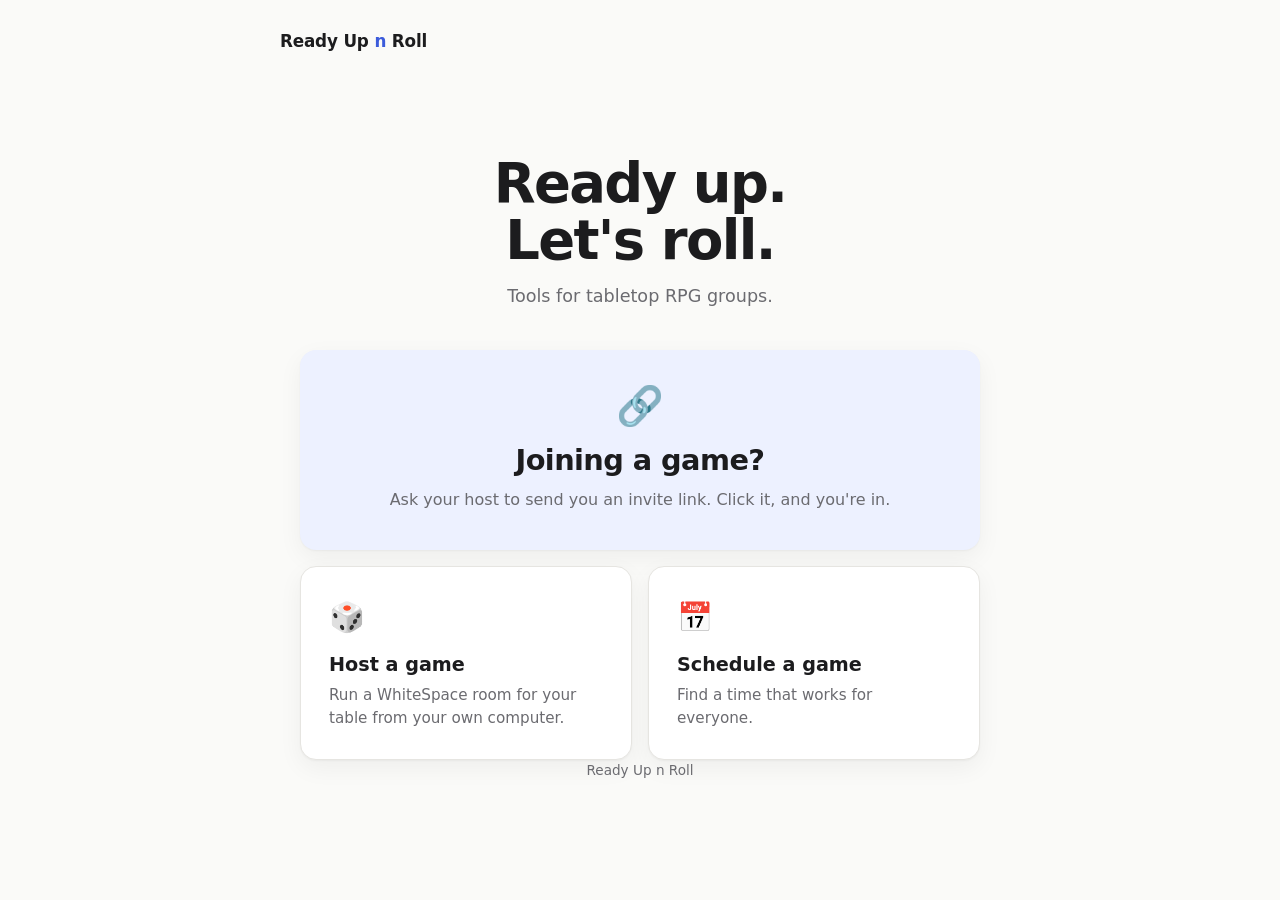
==== index.html @ 0f5b91df "initial commit" ====
<!doctype html>
<html lang="en">
<head>
  <meta charset="utf-8">
  <meta name="viewport" content="width=device-width, initial-scale=1">
  <title>Ready Up n Roll</title>
  <meta name="description" content="Tools for tabletop RPG groups. Host a WhiteSpace game for your table.">
  <link rel="icon" href="favicon.svg" type="image/svg+xml">
  <link rel="stylesheet" href="style.css">
</head>
<body>
  <header class="wrap top">
    <a class="brand" href="index.html">Ready Up <span>n</span> Roll</a>
  </header>

  <main class="wrap">
    <div class="hero">
      <h1>Ready up.<br>Let's roll.</h1>
      <p>Tools for tabletop RPG groups.</p>
    </div>

    <div class="card join">
      <div class="emoji" aria-hidden="true">🔗</div>
      <h2>Joining a game?</h2>
      <p>Ask your host to send you an invite link. Click it, and you're in.</p>
    </div>

    <div class="choices">
      <a class="card choice" href="host.html">
        <div class="emoji" aria-hidden="true">🎲</div>
        <h3>Host a game</h3>
        <p>Run a WhiteSpace room for your table from your own computer.</p>
      </a>
      <a class="card choice" href="schedule.html">
        <div class="emoji" aria-hidden="true">📅</div>
        <h3>Schedule a game</h3>
        <p>Find a time that works for everyone.</p>
      </a>
    </div>
  </main>

  <footer class="wrap">Ready Up n Roll</footer>
</body>
</html>
---- style.css ----
/* ReadyUpnRoll hub site — one shared stylesheet */
:root {
  --bg: #fafaf8;
  --surface: #ffffff;
  --text: #1c1c1e;
  --muted: #6b6b70;
  --line: #e6e5e1;
  --accent: #3b5bdb;
  --accent-text: #ffffff;
  --accent-soft: #edf1ff;
  --radius: 16px;
  --shadow: 0 1px 2px rgba(0,0,0,.04), 0 8px 24px rgba(0,0,0,.05);
}
@media (prefers-color-scheme: dark) {
  :root {
    --bg: #141416;
    --surface: #1d1d20;
    --text: #f2f2f0;
    --muted: #a0a0a6;
    --line: #2e2e33;
    --accent: #7c95ff;
    --accent-text: #0f1220;
    --accent-soft: #1f2440;
    --shadow: none;
  }
}

* { box-sizing: border-box; }
html, body { margin: 0; }
body {
  background: var(--bg);
  color: var(--text);
  font-family: "Inter", system-ui, -apple-system, "Segoe UI", Roboto, sans-serif;
  line-height: 1.55;
  -webkit-font-smoothing: antialiased;
}
a { color: var(--accent); }

.wrap { max-width: 720px; margin: 0 auto; padding: 0 20px; }

/* header */
.top { padding: 28px 0; }
.brand { font-weight: 700; letter-spacing: -.01em; text-decoration: none; color: var(--text); font-size: 1.05rem; }
.brand span { color: var(--accent); }

/* hero */
.hero { padding: 72px 0 40px; text-align: center; }
.hero h1 { font-size: clamp(2.2rem, 7vw, 3.4rem); line-height: 1.05; letter-spacing: -.03em; margin: 0 0 14px; }
.hero p { color: var(--muted); font-size: 1.1rem; margin: 0; }

/* cards */
.card {
  background: var(--surface);
  border: 1px solid var(--line);
  border-radius: var(--radius);
  box-shadow: var(--shadow);
  padding: 28px;
}
.join {
  text-align: center;
  background: var(--accent-soft);
  border-color: transparent;
  padding: 36px 28px;
}
.join .emoji { font-size: 2.4rem; line-height: 1; }
.join h2 { font-size: clamp(1.35rem, 4.5vw, 1.8rem); letter-spacing: -.02em; margin: 12px 0 6px; }
.join p { color: var(--muted); margin: 0; }

.choices { display: grid; grid-template-columns: 1fr 1fr; gap: 16px; margin-top: 16px; }
@media (max-width: 560px) { .choices { grid-template-columns: 1fr; } }
.choice {
  display: block; text-decoration: none; color: var(--text);
  transition: transform .15s ease, border-color .15s ease;
}
.choice:hover { transform: translateY(-2px); border-color: var(--accent); }
.choice .emoji { font-size: 1.8rem; }
.choice h3 { margin: 10px 0 4px; font-size: 1.2rem; }
.choice p { margin: 0; color: var(--muted); font-size: .95rem; }

/* buttons */
.btn {
  display: inline-flex; align-items: center; justify-content: center; gap: 10px;
  background: var(--accent); color: var(--accent-text);
  font-weight: 700; font-size: 1.15rem; text-decoration: none;
  padding: 18px 32px; border-radius: 999px;
  transition: transform .15s ease, filter .15s ease;
}
.btn:hover { transform: translateY(-1px); filter: brightness(1.08); }
.btn-note { color: var(--muted); font-size: .9rem; margin-top: 10px; }

/* steps */
.steps { list-style: none; padding: 0; margin: 0; counter-reset: step; display: grid; gap: 14px; }
.steps li { counter-increment: step; display: grid; grid-template-columns: 44px 1fr; gap: 16px; align-items: start; }
.steps li::before {
  content: counter(step);
  width: 44px; height: 44px; border-radius: 50%;
  background: var(--accent-soft); color: var(--accent);
  display: grid; place-items: center; font-weight: 800; font-size: 1.15rem;
}
.steps h3 { margin: 8px 0 2px; font-size: 1.08rem; }
.steps p { margin: 0; color: var(--muted); }
.tip {
  margin-top: 8px; padding: 10px 14px; border-radius: 10px;
  background: var(--bg); border: 1px dashed var(--line); color: var(--text); font-size: .93rem;
}
kbd {
  font-family: inherit; font-size: .88em; font-weight: 600;
  background: var(--bg); border: 1px solid var(--line); border-bottom-width: 2px;
  border-radius: 6px; padding: 1px 7px;
}

/* sections */
section { margin: 40px 0; }
section > h2 { font-size: 1.4rem; letter-spacing: -.02em; margin: 0 0 16px; }
.center { text-align: center; }
.faq dt { font-weight: 700; margin-top: 16px; }
.faq dd { margin: 4px 0 0; color: var(--muted); }

/* under construction */
.construction { text-align: center; padding: 96px 0 40px; }
.construction .emoji { font-size: 4rem; }
.construction h1 { font-size: clamp(2rem, 6vw, 2.8rem); letter-spacing: -.03em; margin: 16px 0 8px; }
.construction p { color: var(--muted); font-size: 1.1rem; margin: 0 0 32px; }
.construction .maybe { font-style: italic; }

.back { display: inline-block; margin-top: 8px; text-decoration: none; font-weight: 600; }

/* footer */
footer { padding: 48px 0 40px; color: var(--muted); font-size: .85rem; text-align: center; }
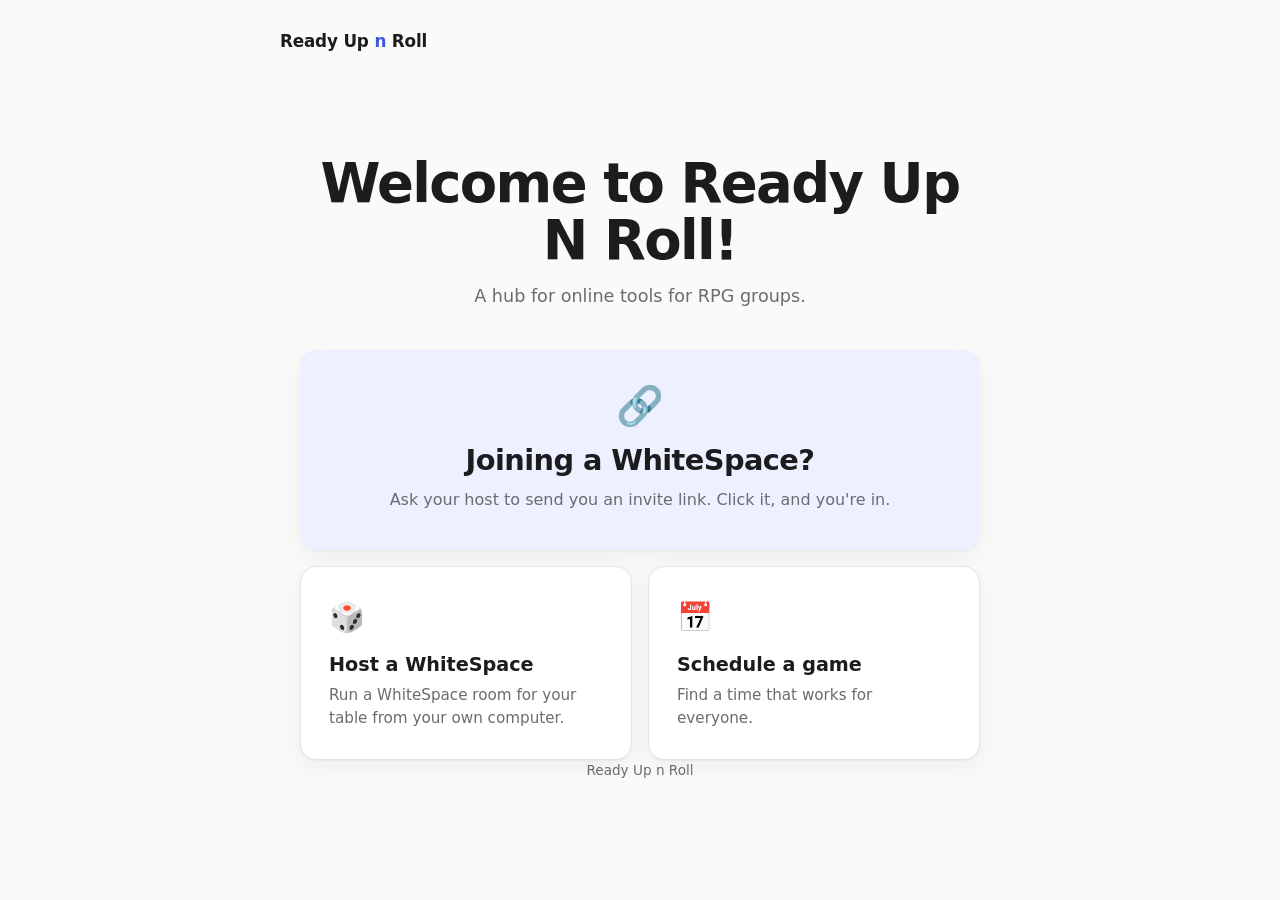
==== commit d85087d1: "Manual rewrite draft 1 (claude's writing sucks)" ====
--- a/index.html
+++ b/index.html
@@ -3,7 +3,7 @@
 <head>
   <meta charset="utf-8">
   <meta name="viewport" content="width=device-width, initial-scale=1">
-  <title>Ready Up n Roll</title>
+  <title>Ready Up N Roll</title>
   <meta name="description" content="Tools for tabletop RPG groups. Host a WhiteSpace game for your table.">
   <link rel="icon" href="favicon.svg" type="image/svg+xml">
   <link rel="stylesheet" href="style.css">
@@ -15,20 +15,20 @@
 
   <main class="wrap">
     <div class="hero">
-      <h1>Ready up.<br>Let's roll.</h1>
-      <p>Tools for tabletop RPG groups.</p>
+      <h1>Welcome to Ready Up N Roll!<br></h1>
+      <p>A hub for online tools for RPG groups.</p>
     </div>
 
     <div class="card join">
       <div class="emoji" aria-hidden="true">🔗</div>
-      <h2>Joining a game?</h2>
+      <h2>Joining a WhiteSpace?</h2>
       <p>Ask your host to send you an invite link. Click it, and you're in.</p>
     </div>
 
     <div class="choices">
       <a class="card choice" href="host.html">
         <div class="emoji" aria-hidden="true">🎲</div>
-        <h3>Host a game</h3>
+        <h3>Host a WhiteSpace</h3>
         <p>Run a WhiteSpace room for your table from your own computer.</p>
       </a>
       <a class="card choice" href="schedule.html">
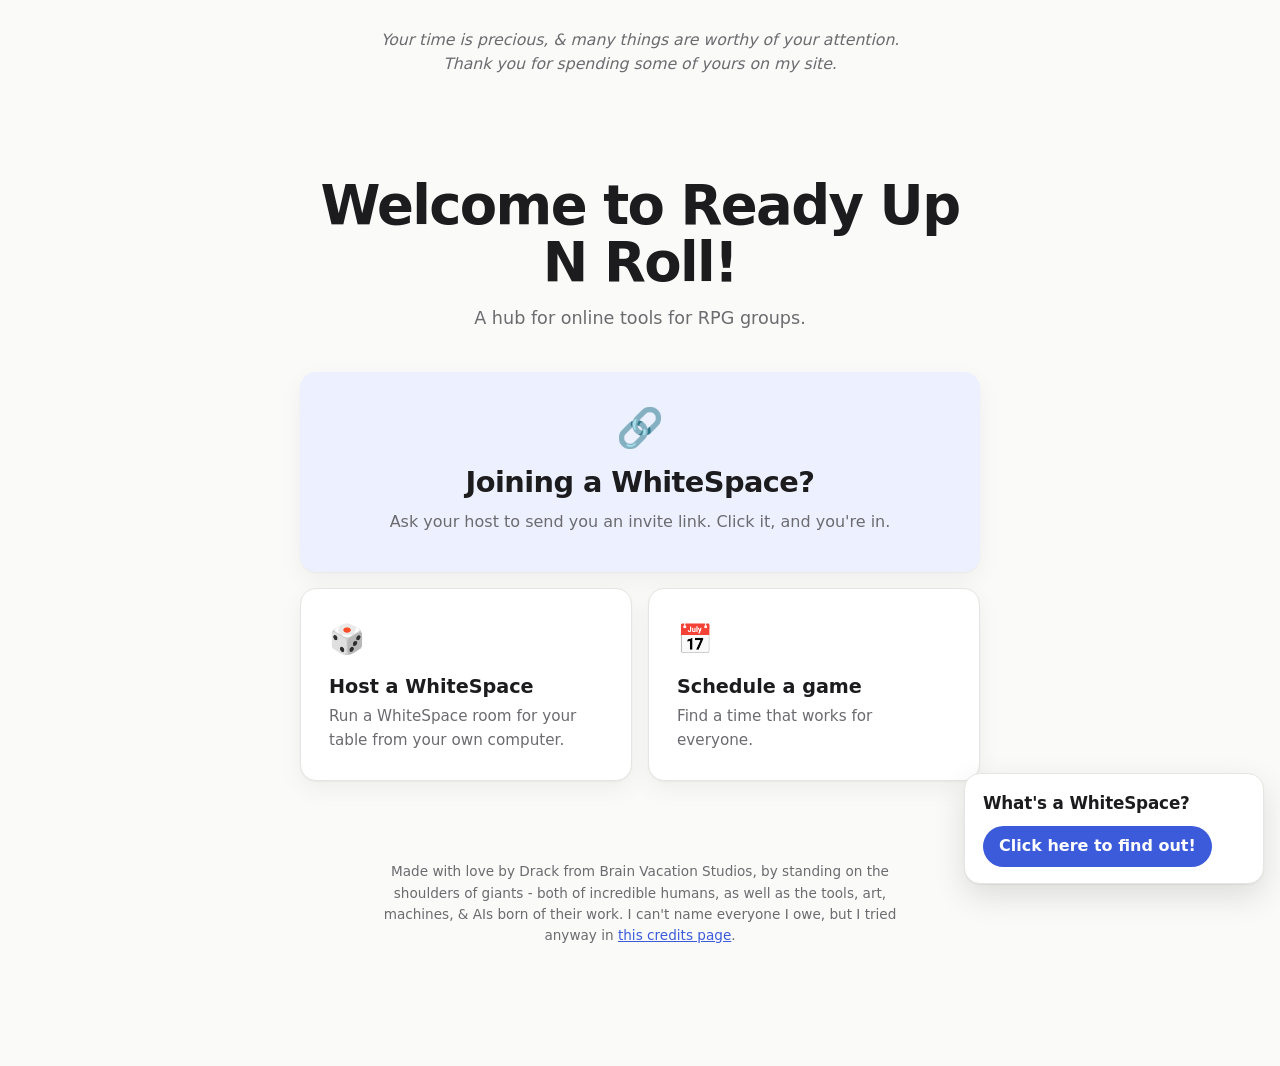
==== commit 91fb68ec: "Home page welcome line, "What's a WhiteSpace?" card, new footer and credits page Co-Authored-By: Cla" ====
--- a/index.html
+++ b/index.html
@@ -8,9 +8,9 @@
   <link rel="icon" href="favicon.svg" type="image/svg+xml">
   <link rel="stylesheet" href="style.css">
 </head>
-<body>
-  <header class="wrap top">
-    <a class="brand" href="index.html">Ready Up <span>n</span> Roll</a>
+<body class="has-whatis">
+  <header class="wrap top welcome">
+    <p>Your time is precious, &amp; many things are worthy of your attention. Thank you for spending some of yours on my site.</p>
   </header>
 
   <main class="wrap">
@@ -39,6 +39,32 @@
     </div>
   </main>
 
-  <footer class="wrap">Ready Up n Roll</footer>
+  <!-- On wide screens this sits beside the page, fully open. On smaller ones it's a
+       small card in the corner that opens when you click or tap it. -->
+  <aside class="whatis" aria-labelledby="whatis-title">
+    <h2 id="whatis-title">What's a WhiteSpace?</h2>
+    <button class="whatis-toggle" type="button" aria-expanded="false" aria-controls="whatis-body">
+      <span class="say-click">Click</span><span class="say-tap">Tap</span> here to find out!
+    </button>
+    <div class="whatis-body" id="whatis-body">
+      <p>A WhiteSpace is a virtual world for you and your friends to roleplay in! It's got proximity chat, and works across any device with a browser connection (I think. It's supposed to, anyway. I'm still working on it.) It's self-hosted, meaning one of you runs the server on your computer. You can upload &amp; use your own custom images &amp; 3D models, or just use your imagination!</p>
+      <button class="whatis-close" type="button">Got it</button>
+    </div>
+  </aside>
+  <script>
+    (function () {
+      var box = document.querySelector(".whatis");
+      var toggle = box.querySelector(".whatis-toggle");
+      function set(open) {
+        box.classList.toggle("open", open);
+        toggle.setAttribute("aria-expanded", open);
+      }
+      toggle.addEventListener("click", function () { set(true); });
+      box.querySelector(".whatis-close").addEventListener("click", function () { set(false); toggle.focus(); });
+      document.addEventListener("keydown", function (e) { if (e.key === "Escape") set(false); });
+    })();
+  </script>
+
+  <footer class="wrap credits-line">Made with love by Drack from Brain Vacation Studios, by standing on the shoulders of giants - both of incredible humans, as well as the tools, art, machines, &amp; AIs born of their work. I can't name everyone I owe, but I tried anyway in <a href="credits.html">this credits page</a>.</footer>
 </body>
 </html>
--- a/style.css
+++ b/style.css
@@ -42,6 +42,10 @@
 .top { padding: 28px 0; }
 .brand { font-weight: 700; letter-spacing: -.01em; text-decoration: none; color: var(--text); font-size: 1.05rem; }
 .brand span { color: var(--accent); }
+
+/* home page welcome line (in place of the brand) */
+.welcome { text-align: center; }
+.welcome p { margin: 0 auto; max-width: 34em; color: var(--muted); font-size: .98rem; font-style: italic; }
 
 /* hero */
 .hero { padding: 72px 0 40px; text-align: center; }
@@ -127,3 +131,53 @@
 
 /* footer */
 footer { padding: 48px 0 40px; color: var(--muted); font-size: .85rem; text-align: center; }
+.credits-line { padding-top: 80px; max-width: 600px; }
+
+/* "What's a WhiteSpace?" — beside the page when there's room, a corner card when there isn't */
+.whatis {
+  background: var(--surface);
+  border: 1px solid var(--line);
+  border-radius: var(--radius);
+  box-shadow: 0 1px 2px rgba(0,0,0,.06), 0 12px 32px rgba(0,0,0,.12);
+  padding: 16px 18px;
+  position: fixed; right: 16px; bottom: 16px; z-index: 10;
+  width: 300px; max-width: calc(100vw - 32px);
+}
+.whatis h2 { font-size: 1.05rem; letter-spacing: -.01em; margin: 0; }
+.whatis p { margin: 10px 0 0; color: var(--muted); font-size: .95rem; }
+.whatis button {
+  font: inherit; font-weight: 600; cursor: pointer;
+  border: 0; border-radius: 999px; padding: 8px 16px; margin-top: 10px;
+}
+.whatis-toggle { background: var(--accent); color: var(--accent-text); }
+.whatis-close { background: var(--accent-soft); color: var(--accent); }
+.whatis-body { display: none; }
+.whatis.open .whatis-body { display: block; }
+.whatis.open .whatis-toggle { display: none; }
+.whatis .say-tap { display: none; }
+@media (hover: none) and (pointer: coarse) {
+  .whatis .say-click { display: none; }
+  .whatis .say-tap { display: inline; }
+}
+/* keep the corner card from hiding the end of the page */
+body.has-whatis { padding-bottom: 120px; }
+
+@media (min-width: 1360px) {
+  body.has-whatis { position: relative; padding-bottom: 0; }
+  .whatis {
+    position: absolute; right: auto; bottom: auto;
+    top: 140px; left: calc(50% + 360px + 32px);
+    width: 280px; box-shadow: var(--shadow);
+  }
+  .whatis-toggle, .whatis-close { display: none; }
+  .whatis .whatis-body { display: block; }
+}
+
+/* credits */
+.credits { margin: 0; padding-left: 1.2em; display: grid; gap: 8px; }
+.credits-h { font-size: 1.05rem; margin: 22px 0 8px; }
+.credits-h:first-child { margin-top: 0; }
+.credits-note { color: var(--muted); margin: -6px 0 16px; }
+.packages { columns: 2 220px; column-gap: 24px; display: block; font-size: .9rem; }
+.packages li { break-inside: avoid; margin-bottom: 4px; }
+.lic { color: var(--muted); font-size: .85em; }
